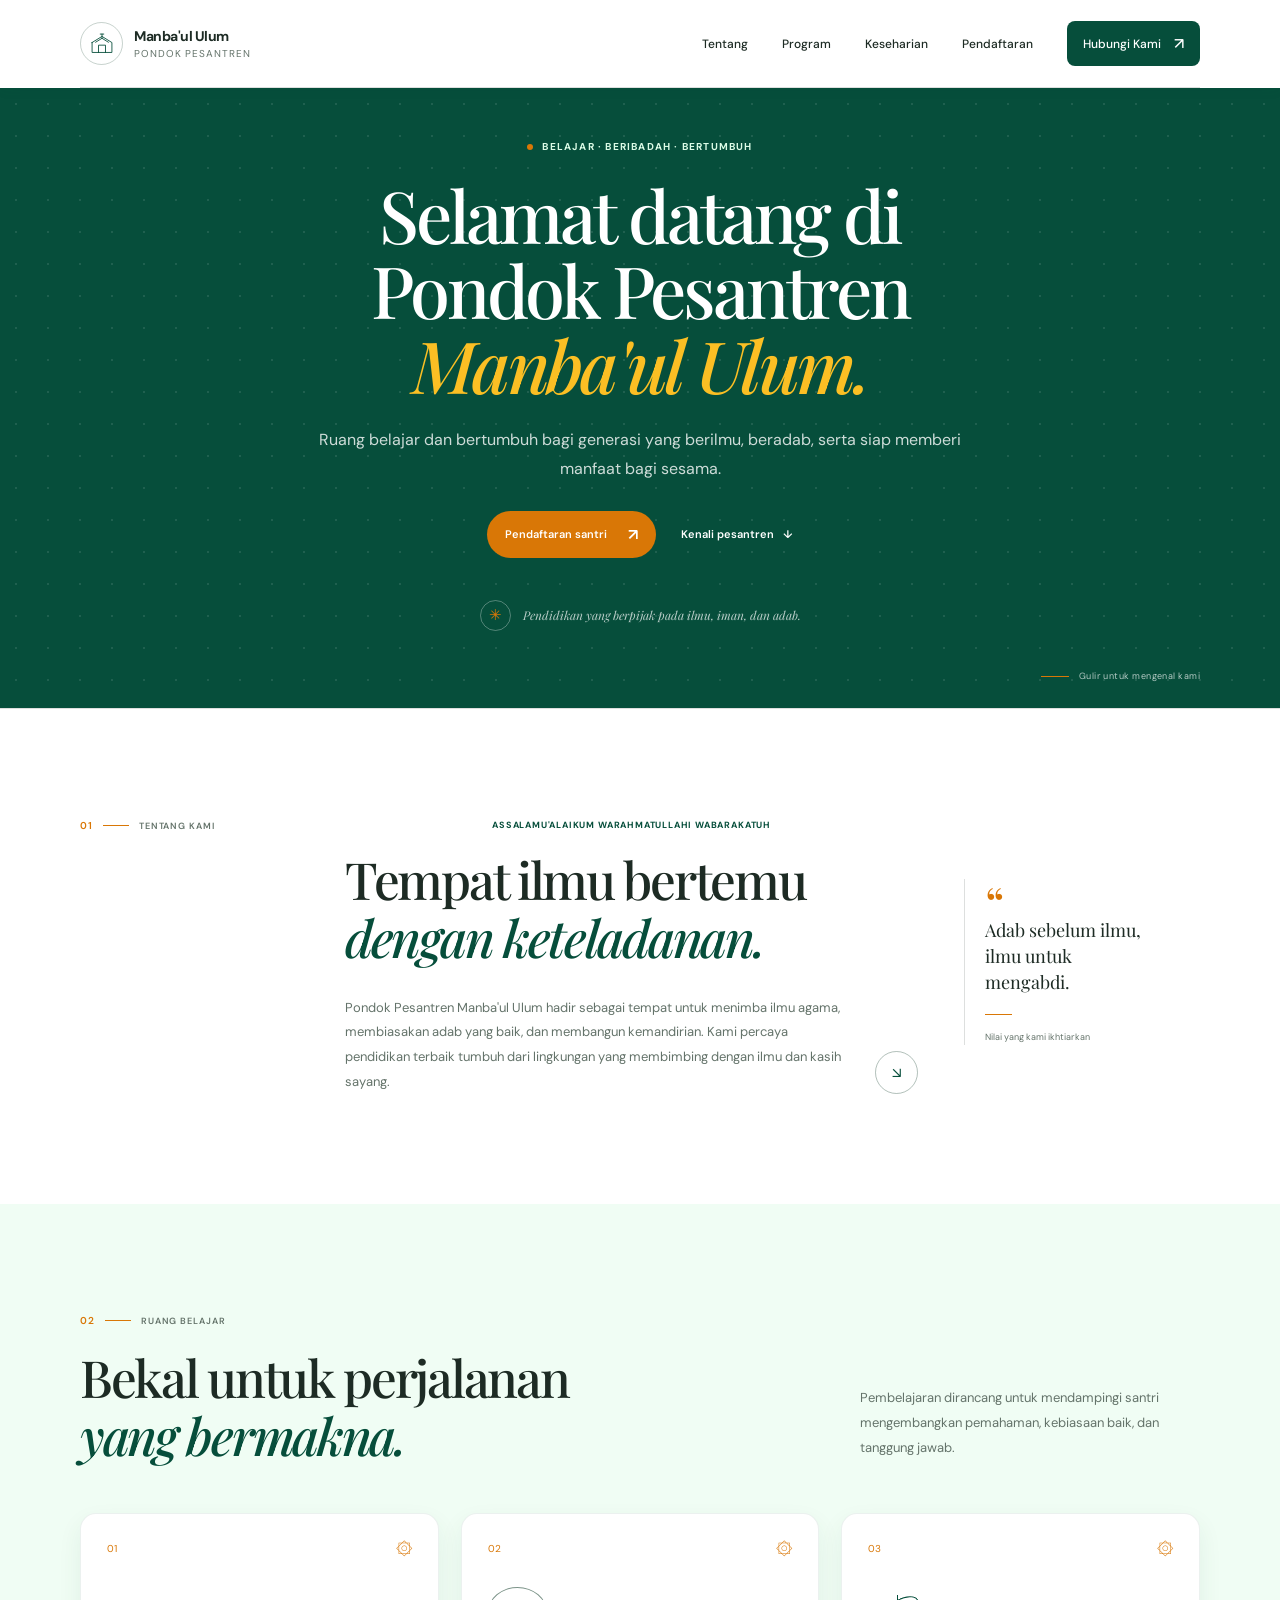
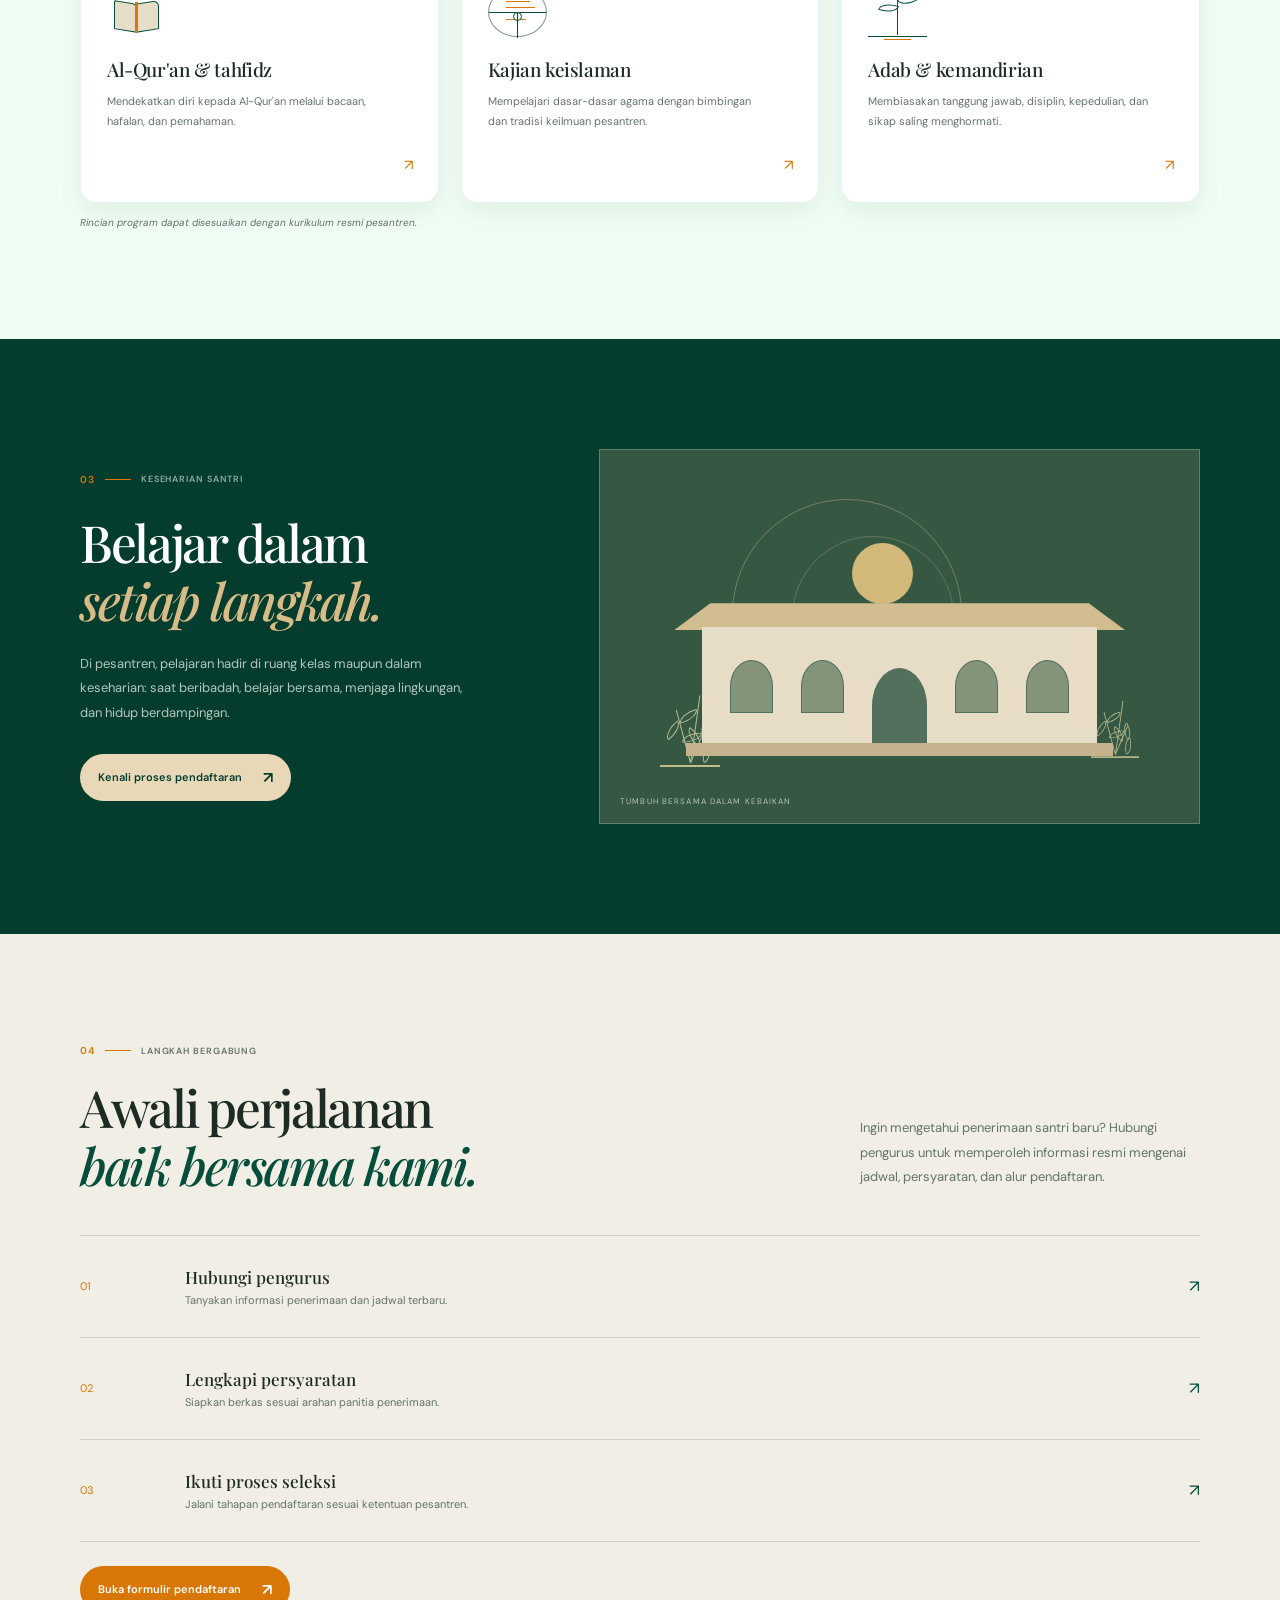
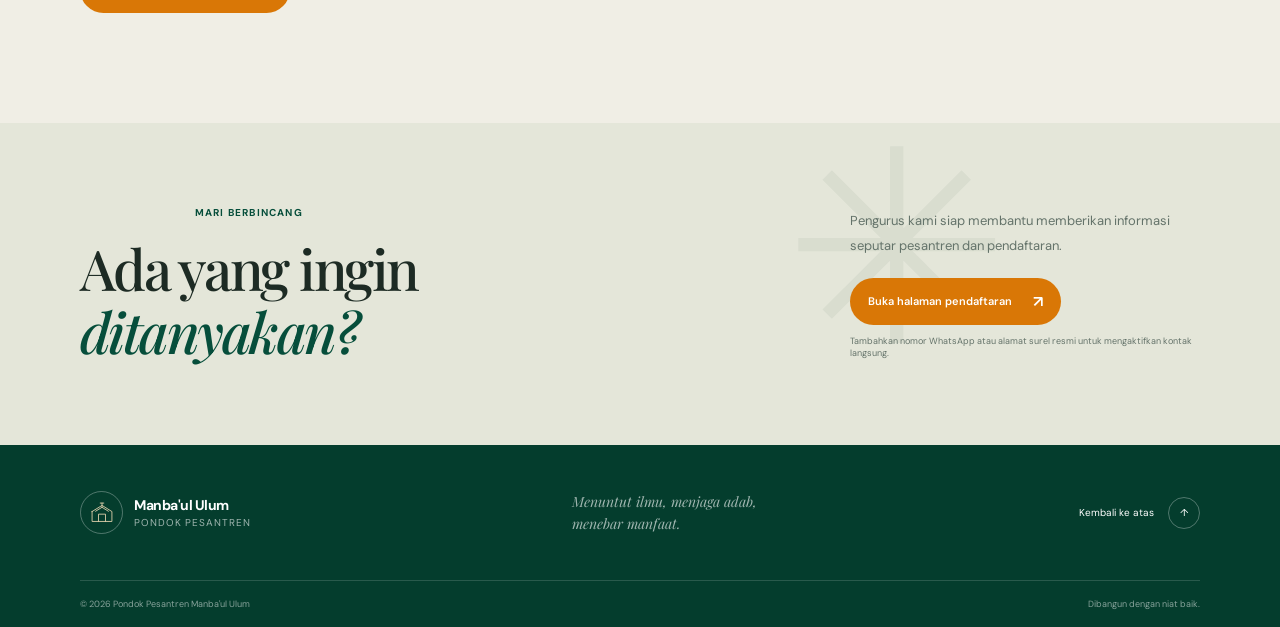
==== Pondok Pesantren Manba'ul Ulum Website/index.html @ 19395c3d "Add files via upload" ====
<!doctype html>
<html lang="id">
  <head>
    <meta charset="UTF-8" />
    <meta name="viewport" content="width=device-width, initial-scale=1.0" />
    <meta
      name="description"
      content="Pondok Pesantren Manba'ul Ulum — ruang tumbuh untuk ilmu, akhlak, dan kemandirian."
    />
    <meta name="theme-color" content="#064e3b" />
    <title>Pondok Pesantren Manba'ul Ulum</title>
    <link rel="stylesheet" href="styles.css" />
    <script src="script.js" defer></script>
  </head>
  <body>
    <a class="skip-link" href="#konten">Langsung ke konten</a>

    <header class="site-header">
      <div class="container header-inner">
        <a class="brand" href="#beranda" aria-label="Manba'ul Ulum — beranda">
          <span class="brand-mark" aria-hidden="true">
            <svg viewBox="0 0 48 48" fill="none">
              <path d="M7 21.5 24 11l17 10.5v17H7v-17Z" />
              <path d="M18 38.5V26h12v12.5M13 21l11-6.8L35 21" />
              <path d="M24 7v7M21 7h6" />
            </svg>
          </span>
          <span class="brand-copy">
            <strong>Manba'ul Ulum</strong>
            <span>Pondok Pesantren</span>
          </span>
        </a>

        <button class="menu-toggle" type="button" aria-expanded="false" aria-controls="primary-navigation">
          <span class="sr-only">Buka menu</span>
          <span></span>
          <span></span>
        </button>

        <nav class="navigation" id="primary-navigation" aria-label="Navigasi utama">
          <a href="#tentang">Tentang</a>
          <a href="#program">Program</a>
          <a href="#keseharian">Keseharian</a>
          <a href="pendaftaran.html">Pendaftaran</a>
          <a class="nav-cta" href="#kontak">Hubungi Kami <span aria-hidden="true">↗</span></a>
        </nav>
      </div>
    </header>

    <main id="konten">
      <section class="hero" id="beranda">
        <div class="hero-pattern" aria-hidden="true"></div>
        <div class="container hero-layout">
          <div class="hero-copy">
            <p class="eyebrow"><span></span> Belajar · Beribadah · Bertumbuh</p>
            <h1>Selamat datang di<br />Pondok Pesantren <em>Manba'ul Ulum.</em></h1>
            <p class="hero-description">
              Ruang belajar dan bertumbuh bagi generasi yang berilmu, beradab,
              serta siap memberi manfaat bagi sesama.
            </p>
            <div class="hero-actions">
              <a class="button button-primary" href="pendaftaran.html">Pendaftaran santri <span aria-hidden="true">↗</span></a>
              <a class="text-link" href="#tentang">Kenali pesantren <span aria-hidden="true">↓</span></a>
            </div>
            <div class="hero-note">
              <span class="note-icon" aria-hidden="true">✳</span>
              <p>Pendidikan yang berpijak pada ilmu, iman, dan adab.</p>
            </div>
          </div>

          <div class="hero-art" aria-label="Ilustrasi suasana pesantren">
            <div class="art-sun"></div>
            <div class="art-arch">
              <div class="arch-inner">
                <div class="arch-sky">
                  <span class="sky-star star-one">✦</span>
                  <span class="sky-star star-two">✦</span>
                  <div class="mosque">
                    <div class="minaret minaret-left"></div>
                    <div class="minaret minaret-right"></div>
                    <div class="dome"></div>
                    <div class="mosque-body">
                      <div class="mosque-door"></div>
                      <div class="mosque-window"></div>
                      <div class="mosque-window second"></div>
                    </div>
                  </div>
                  <div class="horizon"></div>
                  <div class="hill hill-back"></div>
                  <div class="hill hill-front"></div>
                  <div class="art-book">
                    <span></span>
                    <span></span>
                    <span></span>
                  </div>
                </div>
              </div>
            </div>
            <div class="art-caption">
              <span class="caption-star" aria-hidden="true">✳</span>
              <span>Ilmu yang menerangi langkah</span>
            </div>
            <div class="art-side-note" aria-hidden="true">SEJAK HARI INI, UNTUK MASA DEPAN</div>
          </div>
        </div>
        <a class="scroll-cue" href="#tentang"><span></span> Gulir untuk mengenal kami</a>
      </section>

      <section class="intro section-pad" id="tentang">
        <div class="container intro-layout">
          <div class="section-label">
            <span>01</span>
            <span class="label-line"></span>
            <span>Tentang kami</span>
          </div>
          <div class="intro-content">
            <p class="eyebrow">Assalamu'alaikum warahmatullahi wabarakatuh</p>
            <h2>Tempat ilmu bertemu<br /><em>dengan keteladanan.</em></h2>
            <div class="intro-bottom">
              <p>
                Pondok Pesantren Manba'ul Ulum hadir sebagai tempat untuk
                menimba ilmu agama, membiasakan adab yang baik, dan membangun
                kemandirian. Kami percaya pendidikan terbaik tumbuh dari
                lingkungan yang membimbing dengan ilmu dan kasih sayang.
              </p>
              <a class="round-link" href="#program" aria-label="Lihat program pendidikan">
                <span aria-hidden="true">↘</span>
              </a>
            </div>
          </div>
          <div class="intro-aside">
            <span class="quote-mark" aria-hidden="true">“</span>
            <p>Adab sebelum ilmu, ilmu untuk mengabdi.</p>
            <span class="aside-rule"></span>
            <span class="aside-caption">Nilai yang kami ikhtiarkan</span>
          </div>
        </div>
      </section>

      <section class="programs section-pad" id="program">
        <div class="container">
          <div class="section-heading">
            <div>
              <div class="section-label">
                <span>02</span>
                <span class="label-line"></span>
                <span>Ruang belajar</span>
              </div>
              <h2>Bekal untuk perjalanan<br /><em>yang bermakna.</em></h2>
            </div>
            <p>
              Pembelajaran dirancang untuk mendampingi santri mengembangkan
              pemahaman, kebiasaan baik, dan tanggung jawab.
            </p>
          </div>

          <div class="program-grid">
            <article class="program-card">
              <div class="card-topline"><span>01</span><span class="card-icon" aria-hidden="true">۞</span></div>
              <div class="program-symbol symbol-quran" aria-hidden="true">
                <span class="book-page"></span><span class="book-page"></span>
                <span class="book-spine"></span>
              </div>
              <h3>Al-Qur'an &amp; tahfidz</h3>
              <p>Mendekatkan diri kepada Al-Qur'an melalui bacaan, hafalan, dan pemahaman.</p>
              <span class="card-arrow" aria-hidden="true">↗</span>
            </article>
            <article class="program-card">
              <div class="card-topline"><span>02</span><span class="card-icon" aria-hidden="true">۞</span></div>
              <div class="program-symbol symbol-study" aria-hidden="true">
                <span class="study-line"></span><span class="study-line"></span>
                <span class="study-line"></span><span class="study-dot"></span>
              </div>
              <h3>Kajian keislaman</h3>
              <p>Mempelajari dasar-dasar agama dengan bimbingan dan tradisi keilmuan pesantren.</p>
              <span class="card-arrow" aria-hidden="true">↗</span>
            </article>
            <article class="program-card">
              <div class="card-topline"><span>03</span><span class="card-icon" aria-hidden="true">۞</span></div>
              <div class="program-symbol symbol-growth" aria-hidden="true">
                <span class="growth-stem"></span><span class="growth-leaf leaf-left"></span>
                <span class="growth-leaf leaf-right"></span><span class="growth-ground"></span>
              </div>
              <h3>Adab &amp; kemandirian</h3>
              <p>Membiasakan tanggung jawab, disiplin, kepedulian, dan sikap saling menghormati.</p>
              <span class="card-arrow" aria-hidden="true">↗</span>
            </article>
          </div>
          <p class="content-note">Rincian program dapat disesuaikan dengan kurikulum resmi pesantren.</p>
        </div>
      </section>

      <section class="daily section-pad" id="keseharian">
        <div class="container daily-layout">
          <div class="daily-copy">
            <div class="section-label section-label-light">
              <span>03</span>
              <span class="label-line"></span>
              <span>Keseharian santri</span>
            </div>
            <h2>Belajar dalam<br /><em>setiap langkah.</em></h2>
            <p>
              Di pesantren, pelajaran hadir di ruang kelas maupun dalam
              keseharian: saat beribadah, belajar bersama, menjaga lingkungan,
              dan hidup berdampingan.
            </p>
            <a class="button button-light" href="#pendaftaran">Kenali proses pendaftaran <span aria-hidden="true">↗</span></a>
          </div>
          <div class="daily-visual" aria-hidden="true">
            <div class="daily-circle circle-one"></div>
            <div class="daily-circle circle-two"></div>
            <div class="daily-sun"></div>
            <div class="daily-plant plant-left"><i></i><i></i><i></i></div>
            <div class="daily-plant plant-right"><i></i><i></i><i></i></div>
            <div class="daily-building">
              <div class="building-roof"></div>
              <div class="building-body">
                <span class="building-window"></span><span class="building-window"></span>
                <span class="building-door"></span><span class="building-window"></span>
                <span class="building-window"></span>
              </div>
              <div class="building-base"></div>
            </div>
            <span class="visual-caption">TUMBUH BERSAMA DALAM KEBAIKAN</span>
          </div>
        </div>
      </section>

      <section class="admissions section-pad" id="pendaftaran">
        <div class="container">
          <div class="section-heading admissions-heading">
            <div>
              <div class="section-label">
                <span>04</span>
                <span class="label-line"></span>
                <span>Langkah bergabung</span>
              </div>
              <h2>Awali perjalanan<br /><em>baik bersama kami.</em></h2>
            </div>
            <p>
              Ingin mengetahui penerimaan santri baru? Hubungi pengurus untuk
              memperoleh informasi resmi mengenai jadwal, persyaratan, dan alur pendaftaran.
            </p>
          </div>
          <div class="admission-steps">
            <article class="step">
              <span class="step-number">01</span>
              <div><h3>Hubungi pengurus</h3><p>Tanyakan informasi penerimaan dan jadwal terbaru.</p></div>
              <span class="step-arrow" aria-hidden="true">↗</span>
            </article>
            <article class="step">
              <span class="step-number">02</span>
              <div><h3>Lengkapi persyaratan</h3><p>Siapkan berkas sesuai arahan panitia penerimaan.</p></div>
              <span class="step-arrow" aria-hidden="true">↗</span>
            </article>
            <article class="step">
              <span class="step-number">03</span>
              <div><h3>Ikuti proses seleksi</h3><p>Jalani tahapan pendaftaran sesuai ketentuan pesantren.</p></div>
              <span class="step-arrow" aria-hidden="true">↗</span>
            </article>
          </div>
          <a class="button button-primary admissions-cta" href="pendaftaran.html">Buka formulir pendaftaran <span aria-hidden="true">↗</span></a>
        </div>
      </section>

      <section class="contact" id="kontak">
        <div class="container contact-inner">
          <div>
            <p class="eyebrow">Mari berbincang</p>
            <h2>Ada yang ingin<br /><em>ditanyakan?</em></h2>
          </div>
          <div class="contact-action">
            <p>Pengurus kami siap membantu memberikan informasi seputar pesantren dan pendaftaran.</p>
            <a class="button button-primary" href="pendaftaran.html">Buka halaman pendaftaran <span aria-hidden="true">↗</span></a>
            <span class="contact-note">Tambahkan nomor WhatsApp atau alamat surel resmi untuk mengaktifkan kontak langsung.</span>
          </div>
          <div class="contact-decoration" aria-hidden="true">✳</div>
        </div>
      </section>
    </main>

    <footer class="site-footer">
      <div class="container footer-main">
        <a class="brand footer-brand" href="#beranda">
          <span class="brand-mark" aria-hidden="true">
            <svg viewBox="0 0 48 48" fill="none">
              <path d="M7 21.5 24 11l17 10.5v17H7v-17Z" />
              <path d="M18 38.5V26h12v12.5M13 21l11-6.8L35 21" />
              <path d="M24 7v7M21 7h6" />
            </svg>
          </span>
          <span class="brand-copy">
            <strong>Manba'ul Ulum</strong>
            <span>Pondok Pesantren</span>
          </span>
        </a>
        <p class="footer-motto">Menuntut ilmu, menjaga adab,<br />menebar manfaat.</p>
        <a class="back-top" href="#beranda">Kembali ke atas <span aria-hidden="true">↑</span></a>
      </div>
      <div class="container footer-bottom">
        <span>© <span id="current-year"></span> Pondok Pesantren Manba'ul Ulum</span>
        <span>Dibangun dengan niat baik.</span>
      </div>
    </footer>
  </body>
</html>
---- Pondok Pesantren Manba'ul Ulum Website/styles.css ----
@import url("https://fonts.googleapis.com/css2?family=DM+Sans:wght@400;500;600;700&family=Playfair+Display:ital,wght@0,500;0,600;0,700;1,500;1,600&display=swap");

:root {
  color-scheme: light;
  --paper: #f0fdf4;
  --paper-deep: #e7f5eb;
  --ink: #1d2b24;
  --muted: #64736a;
  --green: #064e3b;
  --green-dark: #043d2d;
  --green-soft: #dcfce7;
  --gold: #d97706;
  --line: rgba(29, 43, 36, 0.15);
  --sans: "DM Sans", "Segoe UI", sans-serif;
  --serif: "Playfair Display", Georgia, serif;
  font-family: var(--sans);
  font-synthesis: none;
  text-rendering: optimizeLegibility;
}

* {
  box-sizing: border-box;
}

html {
  scroll-behavior: smooth;
  scroll-padding-top: 90px;
}

body {
  margin: 0;
  background: var(--paper);
  color: var(--ink);
  font-size: 15px;
  -webkit-font-smoothing: antialiased;
}

body,
button,
a {
  font-family: var(--sans);
}

a {
  color: inherit;
  text-decoration: none;
}

button {
  color: inherit;
}

.container {
  width: min(1120px, calc(100% - 64px));
  margin-inline: auto;
}

.skip-link,
.sr-only {
  position: absolute;
  width: 1px;
  height: 1px;
  padding: 0;
  margin: -1px;
  overflow: hidden;
  clip: rect(0, 0, 0, 0);
  white-space: nowrap;
  border: 0;
}

.skip-link:focus {
  z-index: 20;
  top: 12px;
  left: 12px;
  width: auto;
  height: auto;
  padding: 12px 16px;
  margin: 0;
  clip: auto;
  background: white;
}

.site-header {
  position: sticky;
  top: 0;
  z-index: 10;
  background: #fff;
  box-shadow: 0 2px 12px rgba(6, 78, 59, 0.06);
}

.header-inner {
  min-height: 88px;
  display: flex;
  align-items: center;
  justify-content: space-between;
  border-bottom: 1px solid var(--line);
}

.brand {
  display: inline-flex;
  align-items: center;
  gap: 11px;
}

.brand-mark {
  display: grid;
  width: 43px;
  height: 43px;
  place-items: center;
  border: 1px solid rgba(35, 75, 57, 0.25);
  border-radius: 50%;
  color: var(--green);
}

.brand-mark svg {
  width: 28px;
  stroke: currentColor;
  stroke-width: 1.5;
  stroke-linecap: round;
  stroke-linejoin: round;
}

.brand-copy {
  display: grid;
  gap: 2px;
}

.brand-copy strong {
  font-size: 14px;
  letter-spacing: -0.035em;
}

.brand-copy > span {
  color: var(--muted);
  font-size: 10px;
  letter-spacing: 0.09em;
  text-transform: uppercase;
}

.navigation {
  display: flex;
  align-items: center;
  gap: 34px;
  font-size: 12px;
  font-weight: 500;
}

.navigation > a:not(.nav-cta) {
  transition: color 180ms ease;
}

.navigation > a:not(.nav-cta):hover,
.text-link:hover {
  color: var(--gold);
}

.nav-cta {
  display: inline-flex;
  align-items: center;
  gap: 13px;
  padding: 12px 16px;
  border-radius: 8px;
  background: var(--green);
  color: white;
  transition: background 180ms ease;
}

.nav-cta:hover {
  background: var(--green-dark);
}

.button-primary:hover {
  background: #b45309;
}

.nav-cta span,
.button span {
  font-size: 16px;
}

.menu-toggle {
  display: none;
}

.hero {
  position: relative;
  min-height: 620px;
  overflow: hidden;
  background: var(--green);
  color: #fff;
}

.hero-pattern {
  position: absolute;
  inset: 0;
  opacity: 0.1;
  background-image: radial-gradient(#fff 1px, transparent 1px);
  background-size: 32px 32px;
  pointer-events: none;
}

.hero-layout {
  position: relative;
  display: grid;
  grid-template-columns: 1fr;
  align-items: center;
  min-height: 620px;
  padding-top: 30px;
  padding-bottom: 55px;
}

.hero-copy {
  position: relative;
  z-index: 1;
  max-width: 860px;
  margin-inline: auto;
  padding: 20px;
  text-align: center;
}

.eyebrow {
  display: flex;
  align-items: center;
  justify-content: center;
  gap: 9px;
  margin: 0 0 24px;
  color: var(--green);
  font-size: 10px;
  font-weight: 700;
  letter-spacing: 0.12em;
  text-transform: uppercase;
}

.eyebrow > span {
  width: 6px;
  height: 6px;
  border-radius: 50%;
  background: var(--gold);
}

h1,
h2,
h3,
p {
  margin-top: 0;
}

h1,
h2 {
  font-family: var(--serif);
  font-weight: 500;
  letter-spacing: -0.045em;
}

.hero h1 {
  margin-bottom: 23px;
  font-size: clamp(42px, 6vw, 72px);
  line-height: 1.04;
}

h1 em,
h2 em {
  color: var(--green);
  font-weight: 500;
}

.hero h1 em {
  color: #fbbf24;
}

.hero .eyebrow {
  color: #dcfce7;
}

.hero-description {
  max-width: 650px;
  margin-inline: auto;
  margin-bottom: 27px;
  color: rgba(255, 255, 255, 0.8);
  font-size: 16px;
  line-height: 1.85;
}

.hero-actions {
  display: flex;
  align-items: center;
  justify-content: center;
  gap: 25px;
}

.button {
  display: inline-flex;
  min-height: 47px;
  align-items: center;
  justify-content: center;
  gap: 21px;
  padding: 0 18px;
  border-radius: 999px;
  font-size: 11px;
  font-weight: 600;
  transition: background 180ms ease, color 180ms ease;
}

.button-primary {
  background: var(--gold);
  color: white;
}

.text-link {
  display: inline-flex;
  align-items: center;
  gap: 9px;
  font-size: 11px;
  font-weight: 600;
  color: #fff;
  transition: color 180ms ease;
}

.hero-note {
  display: flex;
  align-items: center;
  justify-content: center;
  gap: 12px;
  margin-top: 42px;
}

.note-icon {
  display: grid;
  width: 31px;
  height: 31px;
  place-items: center;
  border: 1px solid rgba(255, 255, 255, 0.3);
  border-radius: 50%;
  color: var(--gold);
  font-size: 15px;
}

.hero-note p {
  margin: 0;
  color: rgba(255, 255, 255, 0.72);
  font-family: var(--serif);
  font-size: 12px;
  font-style: italic;
}

.hero-art {
  display: none;
}

.art-sun {
  position: absolute;
  top: 21px;
  right: 68px;
  width: 112px;
  height: 112px;
  border: 1px solid rgba(200, 152, 78, 0.45);
  border-radius: 50%;
}

.art-sun::after {
  position: absolute;
  inset: 15px;
  border-radius: 50%;
  background: #e8ca91;
  content: "";
}

.art-arch {
  position: absolute;
  top: 32px;
  right: 48px;
  bottom: 40px;
  left: 25px;
  padding: 12px;
  border: 1px solid rgba(35, 75, 57, 0.4);
  border-bottom: 0;
  border-radius: 220px 220px 0 0;
}

.art-arch::before,
.art-arch::after {
  position: absolute;
  bottom: -1px;
  height: 1px;
  background: rgba(35, 75, 57, 0.4);
  content: "";
}

.art-arch::before {
  left: -26px;
  width: 67px;
}

.art-arch::after {
  right: -49px;
  width: 120px;
}

.arch-inner {
  position: relative;
  height: 100%;
  overflow: hidden;
  border-radius: 210px 210px 0 0;
  background: #e8e8d9;
}

.arch-sky {
  position: absolute;
  inset: 0;
  overflow: hidden;
  background: linear-gradient(180deg, #dfe7d7 0%, #efe8d4 70%, #e8d6ad 100%);
}

.sky-star {
  position: absolute;
  z-index: 1;
  color: #b98943;
}

.star-one {
  top: 19%;
  left: 23%;
  font-size: 12px;
}

.star-two {
  top: 29%;
  right: 23%;
  font-size: 8px;
}

.mosque {
  position: absolute;
  z-index: 2;
  right: 18%;
  bottom: 24%;
  left: 18%;
  height: 44%;
}

.dome {
  position: absolute;
  top: 5%;
  left: 32%;
  width: 36%;
  height: 43%;
  border-radius: 60% 60% 0 0;
  background: #52705b;
}

.dome::before {
  position: absolute;
  top: -13%;
  left: 48%;
  width: 2px;
  height: 14%;
  background: #52705b;
  content: "";
}

.dome::after {
  position: absolute;
  top: -20%;
  left: 39%;
  width: 20%;
  aspect-ratio: 1;
  border: 1.5px solid #52705b;
  border-radius: 50%;
  content: "";
}

.mosque-body {
  position: absolute;
  right: 6%;
  bottom: 0;
  left: 6%;
  height: 57%;
  background: #52705b;
}

.mosque-door {
  position: absolute;
  bottom: 0;
  left: 42%;
  width: 17%;
  height: 62%;
  border: 1px solid #d6d9bb;
  border-bottom: 0;
  border-radius: 50% 50% 0 0;
}

.mosque-window {
  position: absolute;
  top: 27%;
  left: 17%;
  width: 10%;
  height: 25%;
  border: 1px solid #d6d9bb;
  border-radius: 50% 50% 0 0;
}

.mosque-window.second {
  right: 17%;
  left: auto;
}

.minaret {
  position: absolute;
  z-index: 1;
  bottom: 0;
  width: 9%;
  height: 91%;
  background: #46634f;
}

.minaret::before {
  position: absolute;
  top: -14%;
  left: -25%;
  width: 150%;
  height: 16%;
  border-radius: 50% 50% 0 0;
  background: #46634f;
  content: "";
}

.minaret::after {
  position: absolute;
  top: -22%;
  left: 44%;
  width: 1px;
  height: 11%;
  background: #46634f;
  content: "";
}

.minaret-left {
  left: 2%;
}

.minaret-right {
  right: 2%;
  height: 76%;
}

.horizon {
  position: absolute;
  right: 0;
  bottom: 21%;
  left: 0;
  height: 1px;
  background: rgba(35, 75, 57, 0.24);
}

.hill {
  position: absolute;
  bottom: 0;
  width: 82%;
  height: 23%;
  border-radius: 55% 60% 0 0;
}

.hill-back {
  left: -20%;
  background: #b5c3a9;
  transform: rotate(-7deg);
}

.hill-front {
  right: -31%;
  bottom: -7%;
  width: 97%;
  height: 28%;
  background: #899d83;
  transform: rotate(7deg);
}

.art-book {
  position: absolute;
  z-index: 3;
  right: 11%;
  bottom: 6%;
  display: flex;
  width: 82px;
  height: 37px;
  justify-content: center;
  gap: 5px;
  padding: 8px 6px;
  border: 1px solid #9a7441;
  border-radius: 3px 3px 1px 1px;
  background: #d6b77c;
  transform: rotate(-9deg);
}

.art-book span {
  width: 1px;
  height: 100%;
  background: rgba(86, 65, 38, 0.5);
}

.art-caption {
  position: absolute;
  right: 0;
  bottom: 46px;
  display: flex;
  align-items: center;
  gap: 10px;
  padding: 12px 15px;
  border: 1px solid var(--line);
  background: var(--paper);
  font-family: var(--serif);
  font-size: 12px;
  font-style: italic;
}

.caption-star {
  color: var(--gold);
  font-size: 16px;
  font-style: normal;
}

.art-side-note {
  position: absolute;
  top: 148px;
  right: 4px;
  color: var(--muted);
  font-size: 8px;
  letter-spacing: 0.17em;
  writing-mode: vertical-rl;
}

.scroll-cue {
  position: absolute;
  right: max(32px, calc((100% - 1120px) / 2));
  bottom: 26px;
  display: flex;
  align-items: center;
  gap: 10px;
  color: rgba(255, 255, 255, 0.7);
  font-size: 9px;
  letter-spacing: 0.05em;
}

.scroll-cue span {
  width: 28px;
  height: 1px;
  background: var(--gold);
}

.section-pad {
  padding-block: 110px;
}

.intro {
  border-top: 1px solid var(--line);
  background: #fff;
}

.intro-layout {
  display: grid;
  grid-template-columns: 0.65fr 1.7fr 0.7fr;
  gap: 46px;
  align-items: start;
}

.section-label {
  display: flex;
  align-items: center;
  gap: 10px;
  color: var(--muted);
  font-size: 9px;
  font-weight: 600;
  letter-spacing: 0.1em;
  text-transform: uppercase;
}

.section-label > span:first-child {
  color: var(--gold);
  font-size: 10px;
}

.label-line {
  width: 26px;
  height: 1px;
  background: var(--gold);
}

.intro-content .eyebrow {
  margin-bottom: 20px;
  font-size: 9px;
  letter-spacing: 0.09em;
}

.intro-content h2,
.section-heading h2,
.daily h2,
.contact h2 {
  margin: 0;
  font-size: clamp(37px, 4vw, 52px);
  line-height: 1.13;
}

.intro-bottom {
  display: flex;
  align-items: end;
  justify-content: space-between;
  gap: 28px;
  margin-top: 29px;
}

.intro-bottom p,
.section-heading > p,
.daily-copy > p,
.contact-action > p {
  max-width: 500px;
  margin-bottom: 0;
  color: var(--muted);
  font-size: 13px;
  line-height: 1.9;
}

.round-link {
  flex: 0 0 43px;
  display: grid;
  width: 43px;
  height: 43px;
  place-items: center;
  border: 1px solid rgba(35, 75, 57, 0.35);
  border-radius: 50%;
  color: var(--green);
  transition: color 180ms ease, background 180ms ease;
}

.round-link:hover {
  background: var(--green);
  color: white;
}

.intro-aside {
  margin-top: 60px;
  padding-left: 20px;
  border-left: 1px solid var(--line);
}

.quote-mark {
  display: block;
  height: 30px;
  color: var(--gold);
  font-family: var(--serif);
  font-size: 47px;
  line-height: 1;
}

.intro-aside p {
  max-width: 160px;
  margin: 8px 0 19px;
  font-family: var(--serif);
  font-size: 18px;
  line-height: 1.45;
}

.aside-rule {
  display: block;
  width: 27px;
  height: 1px;
  margin-bottom: 10px;
  background: var(--gold);
}

.aside-caption {
  color: var(--muted);
  font-size: 9px;
}

.programs {
  background: var(--paper);
}

.section-heading {
  display: flex;
  align-items: end;
  justify-content: space-between;
  gap: 40px;
  margin-bottom: 48px;
}

.section-heading .section-label {
  margin-bottom: 22px;
}

.section-heading > p {
  max-width: 340px;
  padding-bottom: 5px;
}

.program-grid {
  display: grid;
  grid-template-columns: repeat(3, 1fr);
  gap: 22px;
}

.program-card {
  position: relative;
  min-height: 290px;
  padding: 23px 26px 28px;
  border: 1px solid rgba(6, 78, 59, 0.08);
  border-radius: 16px;
  background: #fff;
  box-shadow: 0 10px 25px rgba(6, 78, 59, 0.07);
  transition: transform 200ms ease, box-shadow 200ms ease;
}

.program-card:hover {
  transform: translateY(-4px);
  box-shadow: 0 16px 30px rgba(6, 78, 59, 0.12);
}

.card-topline {
  display: flex;
  align-items: center;
  justify-content: space-between;
  color: var(--gold);
  font-size: 10px;
}

.card-icon {
  font-size: 17px;
}

.program-symbol {
  position: relative;
  width: 59px;
  height: 50px;
  margin: 28px 0 19px;
}

.symbol-quran .book-page {
  position: absolute;
  bottom: 6px;
  width: 24px;
  height: 29px;
  border: 1px solid var(--green);
  border-radius: 2px 6px 0 0;
  background: #e6ddc9;
  transform: skewY(-9deg);
}

.symbol-quran .book-page:first-child {
  left: 7px;
  transform: skewY(9deg);
}

.symbol-quran .book-page:nth-child(2) {
  right: 7px;
}

.book-spine {
  position: absolute;
  bottom: 4px;
  left: 28px;
  width: 3px;
  height: 31px;
  background: var(--gold);
}

.symbol-study {
  border: 1px solid rgba(35, 75, 57, 0.6);
  border-radius: 50%;
}

.symbol-study::before,
.symbol-study::after {
  position: absolute;
  top: 24px;
  left: 0;
  width: 57px;
  height: 1px;
  background: var(--green);
  content: "";
}

.symbol-study::after {
  top: 24px;
  left: 28px;
  width: 1px;
  height: 26px;
}

.study-line {
  position: absolute;
  top: 13px;
  left: 17px;
  width: 24px;
  height: 1px;
  background: var(--gold);
}

.study-line:nth-child(2) {
  top: 19px;
  width: 29px;
}

.study-line:nth-child(3) {
  top: 31px;
  width: 20px;
}

.study-dot {
  position: absolute;
  top: 24px;
  left: 24px;
  width: 9px;
  height: 9px;
  border: 1px solid var(--green);
  border-radius: 50%;
  background: var(--paper);
}

.symbol-growth {
  border-bottom: 1px solid var(--green);
}

.growth-stem {
  position: absolute;
  bottom: 1px;
  left: 29px;
  width: 1px;
  height: 40px;
  background: var(--green);
}

.growth-leaf {
  position: absolute;
  width: 19px;
  height: 10px;
  border: 1px solid var(--green);
  border-radius: 100% 0 100% 0;
}

.leaf-left {
  top: 16px;
  left: 11px;
  transform: rotate(18deg);
}

.leaf-right {
  top: 8px;
  right: 10px;
  transform: rotate(-28deg) scaleX(-1);
}

.growth-ground {
  position: absolute;
  bottom: -4px;
  left: 16px;
  width: 27px;
  height: 1px;
  background: var(--gold);
}

.program-card h3 {
  margin-bottom: 10px;
  font-family: var(--serif);
  font-size: 19px;
  font-weight: 500;
  letter-spacing: -0.02em;
}

.program-card p {
  max-width: 280px;
  margin-bottom: 0;
  color: var(--muted);
  font-size: 11px;
  line-height: 1.8;
}

.card-arrow {
  position: absolute;
  right: 25px;
  bottom: 27px;
  color: var(--gold);
  font-size: 15px;
}

.content-note {
  margin: 13px 0 0;
  color: var(--muted);
  font-size: 10px;
  font-style: italic;
}

.daily {
  overflow: hidden;
  background: var(--green-dark);
  color: white;
}

.daily-layout {
  display: grid;
  grid-template-columns: 0.85fr 1.15fr;
  align-items: center;
  gap: 75px;
}

.section-label-light {
  color: rgba(255, 255, 255, 0.56);
}

.daily h2 {
  margin-top: 28px;
  color: white;
}

.daily h2 em {
  color: #d7bc87;
}

.daily-copy > p {
  max-width: 390px;
  margin: 22px 0 28px;
  color: rgba(255, 255, 255, 0.7);
}

.button-light {
  background: #e8d8b8;
  color: var(--green-dark);
}

.button-light:hover {
  background: white;
}

.daily-visual {
  position: relative;
  min-height: 375px;
  overflow: hidden;
  border: 1px solid rgba(255, 255, 255, 0.23);
  background: #365843;
}

.daily-circle {
  position: absolute;
  top: 13%;
  left: 22%;
  width: 230px;
  aspect-ratio: 1;
  border: 1px solid rgba(218, 203, 163, 0.35);
  border-radius: 50%;
}

.circle-two {
  top: 23%;
  left: 32%;
  width: 162px;
  border-color: rgba(218, 203, 163, 0.25);
}

.daily-sun {
  position: absolute;
  top: 25%;
  left: 42%;
  width: 61px;
  height: 61px;
  border-radius: 50%;
  background: #d2b879;
}

.daily-building {
  position: absolute;
  right: 17%;
  bottom: 21%;
  left: 17%;
  height: 38%;
}

.building-roof {
  position: absolute;
  top: 0;
  right: -7%;
  left: -7%;
  height: 19%;
  background: #d1bd90;
  clip-path: polygon(8% 0, 92% 0, 100% 100%, 0 100%);
}

.building-body {
  position: absolute;
  top: 17%;
  right: 0;
  bottom: 0;
  left: 0;
  display: flex;
  align-items: center;
  justify-content: space-evenly;
  background: #e7ddc6;
}

.building-window,
.building-door {
  display: block;
  width: 11%;
  height: 45%;
  border: 1px solid #52705b;
  border-radius: 50% 50% 0 0;
  background: #83947b;
}

.building-door {
  align-self: end;
  width: 14%;
  height: 65%;
  border-color: #52705b;
  background: #52705b;
}

.building-base {
  position: absolute;
  right: -4%;
  bottom: -8%;
  left: -4%;
  height: 9%;
  background: #c4b38d;
}

.daily-plant {
  position: absolute;
  bottom: 15%;
  width: 60px;
  height: 91px;
  border-bottom: 2px solid #c1bd8e;
}

.plant-left {
  left: 10%;
}

.plant-right {
  right: 9%;
  transform: scale(0.8);
}

.daily-plant i {
  position: absolute;
  bottom: 2px;
  left: 30px;
  width: 1px;
  height: 68px;
  background: #b5bd91;
  transform: rotate(8deg);
  transform-origin: bottom;
}

.daily-plant i::before,
.daily-plant i::after {
  position: absolute;
  top: 25%;
  left: -18px;
  width: 18px;
  height: 8px;
  border: 1px solid #b5bd91;
  border-radius: 100% 0 100% 0;
  content: "";
  transform: rotate(-24deg);
}

.daily-plant i::after {
  top: 47%;
  left: 1px;
  transform: rotate(55deg) scaleX(-1);
}

.daily-plant i:nth-child(2) {
  height: 55px;
  transform: rotate(-15deg);
}

.daily-plant i:nth-child(3) {
  height: 39px;
  transform: rotate(23deg);
}

.visual-caption {
  position: absolute;
  bottom: 17px;
  left: 20px;
  color: rgba(255, 255, 255, 0.64);
  font-size: 8px;
  letter-spacing: 0.14em;
}

.admissions {
  background: #f0eee5;
}

.admissions-heading {
  margin-bottom: 40px;
}

.admissions-cta {
  margin-top: 24px;
}

.admission-steps {
  border-top: 1px solid var(--line);
}

.step {
  display: grid;
  grid-template-columns: 85px 1fr 30px;
  align-items: center;
  gap: 20px;
  min-height: 102px;
  border-bottom: 1px solid var(--line);
  transition: padding 180ms ease;
}

.step:hover {
  padding-inline: 8px;
}

.step-number {
  color: var(--gold);
  font-size: 11px;
}

.step h3 {
  margin-bottom: 5px;
  font-family: var(--serif);
  font-size: 17px;
  font-weight: 500;
}

.step p {
  margin-bottom: 0;
  color: var(--muted);
  font-size: 11px;
}

.step-arrow {
  justify-self: end;
  color: var(--green);
  font-size: 17px;
}

.contact {
  position: relative;
  overflow: hidden;
  padding-block: 83px;
  background: #e4e6d9;
}

.contact-inner {
  position: relative;
  display: flex;
  align-items: center;
  justify-content: space-between;
  gap: 60px;
}

.contact .eyebrow {
  margin-bottom: 17px;
}

.contact h2 {
  font-size: clamp(39px, 4.4vw, 56px);
}

.contact-action {
  position: relative;
  z-index: 1;
  width: min(350px, 43%);
}

.contact-action > p {
  margin-bottom: 19px;
}

.contact-note {
  display: block;
  margin-top: 10px;
  color: var(--muted);
  font-size: 9px;
}

.contact-decoration {
  position: absolute;
  top: -90px;
  right: 17%;
  color: rgba(35, 75, 57, 0.06);
  font-size: 270px;
  line-height: 1;
}

.site-footer {
  background: var(--green-dark);
  color: white;
}

.footer-main {
  display: flex;
  align-items: center;
  justify-content: space-between;
  min-height: 135px;
}

.footer-brand .brand-mark {
  border-color: rgba(255, 255, 255, 0.3);
  color: #e2d2ad;
}

.footer-brand .brand-copy > span,
.footer-motto {
  color: rgba(255, 255, 255, 0.62);
}

.footer-motto {
  margin: 0;
  font-family: var(--serif);
  font-size: 14px;
  font-style: italic;
  line-height: 1.6;
}

.back-top {
  display: flex;
  align-items: center;
  gap: 14px;
  font-size: 10px;
}

.back-top span {
  display: grid;
  width: 32px;
  height: 32px;
  place-items: center;
  border: 1px solid rgba(255, 255, 255, 0.3);
  border-radius: 50%;
}

.footer-bottom {
  display: flex;
  justify-content: space-between;
  padding-block: 17px;
  border-top: 1px solid rgba(255, 255, 255, 0.15);
  color: rgba(255, 255, 255, 0.52);
  font-size: 9px;
}

@media (max-width: 900px) {
  .container {
    width: min(100% - 48px, 720px);
  }

  .navigation {
    gap: 20px;
  }

  .hero {
    min-height: 600px;
  }

  .hero-layout {
    min-height: 560px;
    grid-template-columns: 1fr;
  }

  .hero h1 {
    font-size: clamp(48px, 7vw, 67px);
  }

  .hero-art {
    height: 410px;
  }

  .art-arch {
    right: 20px;
    left: 10px;
  }

  .art-side-note {
    right: -14px;
  }

  .intro-layout {
    grid-template-columns: 1fr 2fr;
    gap: 35px;
  }

  .intro-aside {
    display: none;
  }

  .daily-layout {
    gap: 35px;
  }

  .daily-visual {
    min-height: 325px;
  }
}

@media (max-width: 680px) {
  html {
    scroll-padding-top: 72px;
  }

  .container {
    width: calc(100% - 40px);
  }

  .header-inner {
    min-height: 72px;
  }

  .brand-mark {
    width: 39px;
    height: 39px;
  }

  .brand-copy strong {
    font-size: 13px;
  }

  .menu-toggle {
    display: grid;
    width: 42px;
    height: 42px;
    align-content: center;
    justify-items: center;
    gap: 6px;
    border: 1px solid var(--line);
    background: transparent;
    cursor: pointer;
  }

  .menu-toggle > span:not(.sr-only) {
    width: 17px;
    height: 1px;
    background: var(--green);
    transition: transform 180ms ease;
  }

  .menu-toggle[aria-expanded="true"] > span:nth-last-child(2) {
    transform: translateY(3.5px) rotate(45deg);
  }

  .menu-toggle[aria-expanded="true"] > span:last-child {
    transform: translateY(-3.5px) rotate(-45deg);
  }

  .navigation {
    position: absolute;
    top: 72px;
    right: 0;
    left: 0;
    display: none;
    align-items: stretch;
    gap: 0;
    padding: 8px 20px 20px;
    border-bottom: 1px solid var(--line);
    background: #fff;
  }

  .navigation.is-open {
    display: flex;
    flex-direction: column;
  }

  .navigation > a:not(.nav-cta) {
    padding: 14px 0;
    border-bottom: 1px solid var(--line);
  }

  .nav-cta {
    justify-content: space-between;
    margin-top: 14px;
  }

  .hero {
    min-height: 0;
  }

  .hero-layout {
    display: flex;
    min-height: 0;
    flex-direction: column;
    align-items: stretch;
    padding-top: 64px;
    padding-bottom: 78px;
  }

  .hero-copy {
    padding: 0;
  }

  .eyebrow {
    margin-bottom: 19px;
    font-size: 9px;
  }

  .hero h1 {
    margin-bottom: 17px;
    font-size: clamp(36px, 10vw, 46px);
  }

  .hero-description {
    max-width: 360px;
    font-size: 13px;
  }

  .hero-actions {
    gap: 18px;
  }

  .button {
    min-height: 44px;
    gap: 12px;
    padding-inline: 14px;
    font-size: 10px;
  }

  .text-link {
    font-size: 10px;
  }

  .hero-note {
    margin-top: 29px;
  }

  .hero-art {
    width: min(100%, 400px);
    height: 375px;
    align-self: center;
    margin-top: 28px;
  }

  .art-arch {
    right: 35px;
    bottom: 22px;
    left: 10px;
  }

  .art-sun {
    right: 48px;
    width: 86px;
    height: 86px;
  }

  .art-caption {
    right: 0;
    bottom: 27px;
    padding: 9px 11px;
    font-size: 10px;
  }

  .art-side-note {
    top: 130px;
    right: 0;
    font-size: 7px;
  }

  .scroll-cue {
    right: 20px;
    bottom: 22px;
    font-size: 8px;
  }

  .section-pad {
    padding-block: 76px;
  }

  .intro-layout {
    grid-template-columns: 1fr;
    gap: 27px;
  }

  .intro-content .eyebrow {
    margin-bottom: 14px;
    font-size: 8px;
  }

  .intro-content h2,
  .section-heading h2,
  .daily h2,
  .contact h2 {
    font-size: clamp(36px, 10vw, 48px);
  }

  .intro-bottom {
    align-items: start;
    gap: 16px;
    margin-top: 20px;
  }

  .intro-bottom p,
  .section-heading > p,
  .daily-copy > p,
  .contact-action > p {
    font-size: 12px;
  }

  .round-link {
    flex-basis: 38px;
    width: 38px;
    height: 38px;
  }

  .section-heading {
    display: block;
    margin-bottom: 30px;
  }

  .section-heading .section-label {
    margin-bottom: 18px;
  }

  .section-heading > p {
    max-width: 420px;
    margin-top: 17px;
  }

  .program-grid {
    grid-template-columns: 1fr;
  }

  .program-card {
    min-height: 250px;
    padding: 19px 21px 24px;
  }

  .program-symbol {
    margin-top: 18px;
    margin-bottom: 13px;
  }

  .program-card h3 {
    font-size: 18px;
  }

  .daily-layout {
    grid-template-columns: 1fr;
    gap: 38px;
  }

  .daily h2 {
    margin-top: 22px;
  }

  .daily-visual {
    min-height: 300px;
  }

  .daily-building {
    right: 14%;
    left: 14%;
  }

  .step {
    grid-template-columns: 38px 1fr 20px;
    gap: 12px;
    min-height: 100px;
  }

  .step h3 {
    font-size: 15px;
  }

  .step p {
    max-width: 270px;
    font-size: 10px;
    line-height: 1.7;
  }

  .contact {
    padding-block: 67px;
  }

  .contact-inner {
    display: block;
  }

  .contact-action {
    width: min(100%, 370px);
    margin-top: 24px;
  }

  .contact-decoration {
    top: 21px;
    right: -50px;
    font-size: 180px;
  }

  .footer-main {
    min-height: 0;
    flex-wrap: wrap;
    gap: 25px;
    padding-block: 30px;
  }

  .footer-motto {
    width: 100%;
    order: 1;
    font-size: 13px;
  }

  .back-top {
    gap: 8px;
    font-size: 9px;
  }

  .footer-bottom {
    gap: 15px;
    font-size: 8px;
  }
}

@media (prefers-reduced-motion: reduce) {
  *,
  *::before,
  *::after {
    scroll-behavior: auto !important;
    transition-duration: 0.01ms !important;
  }
}
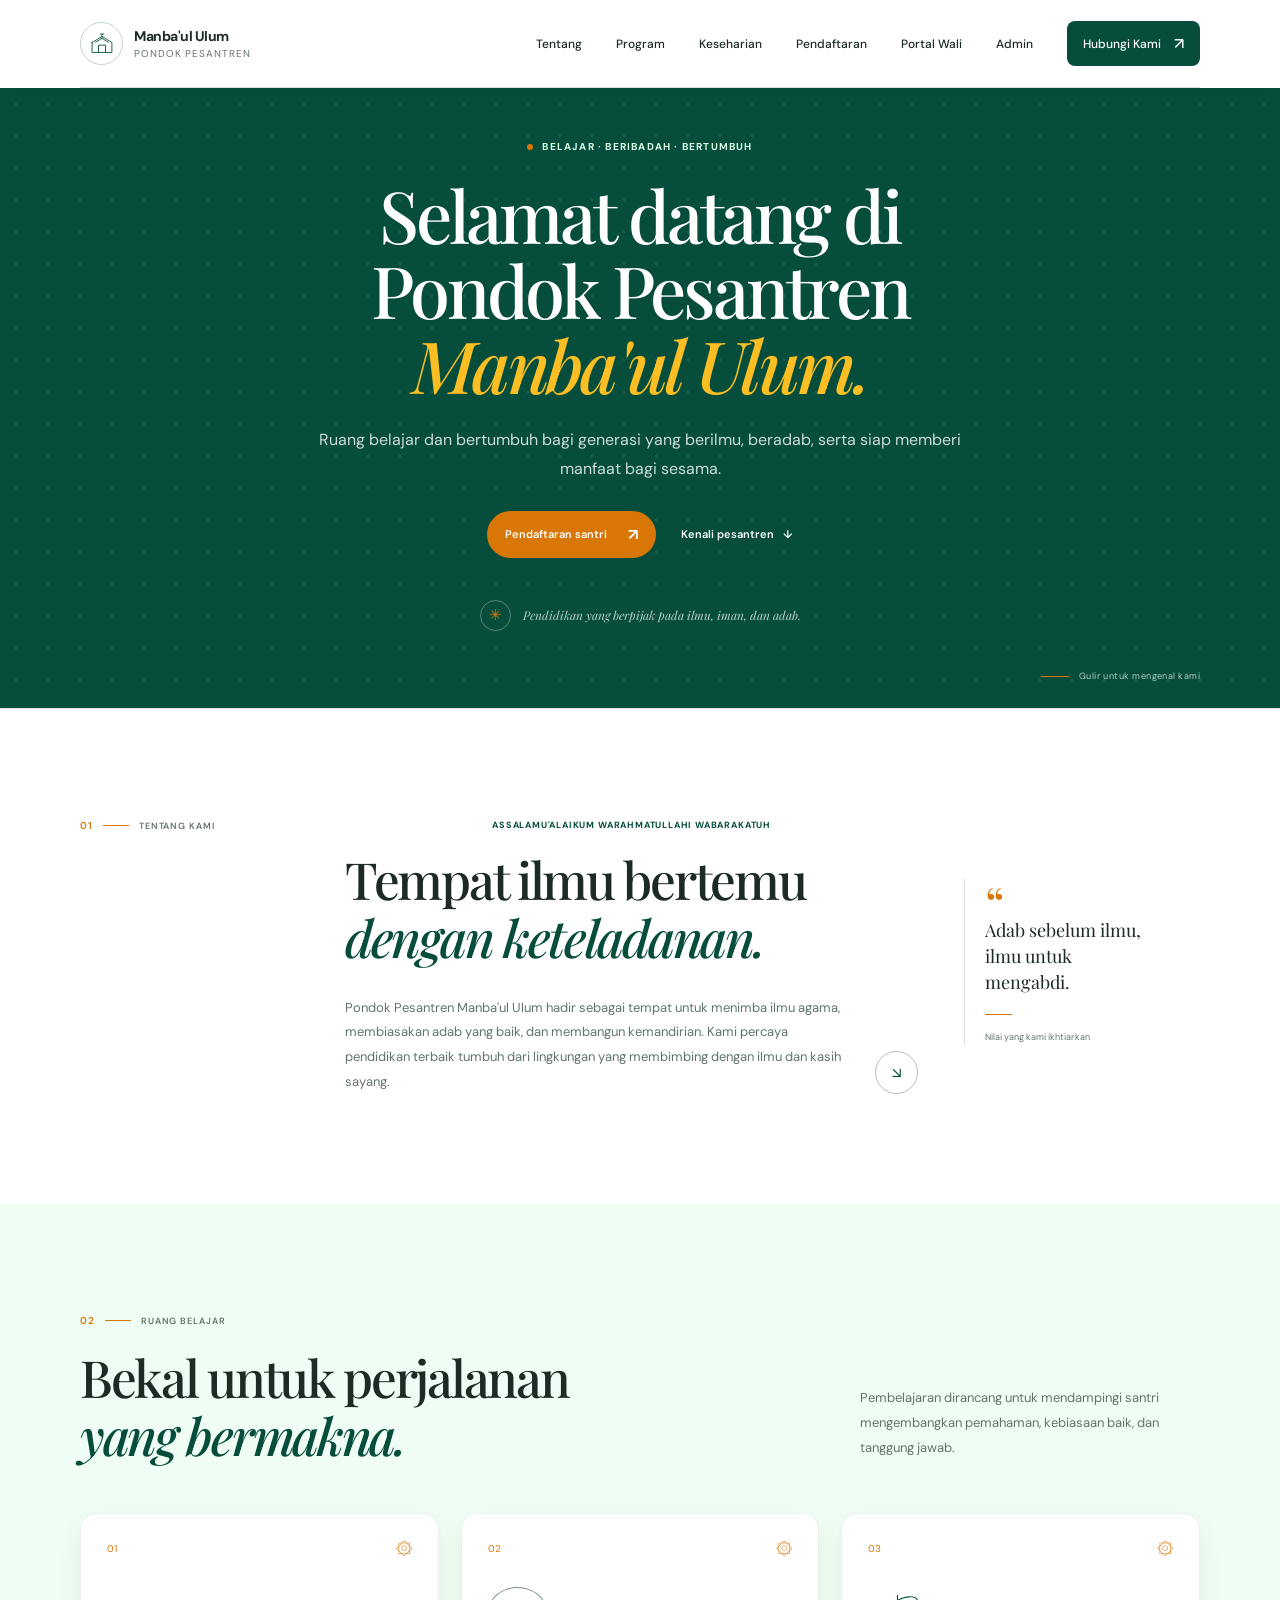
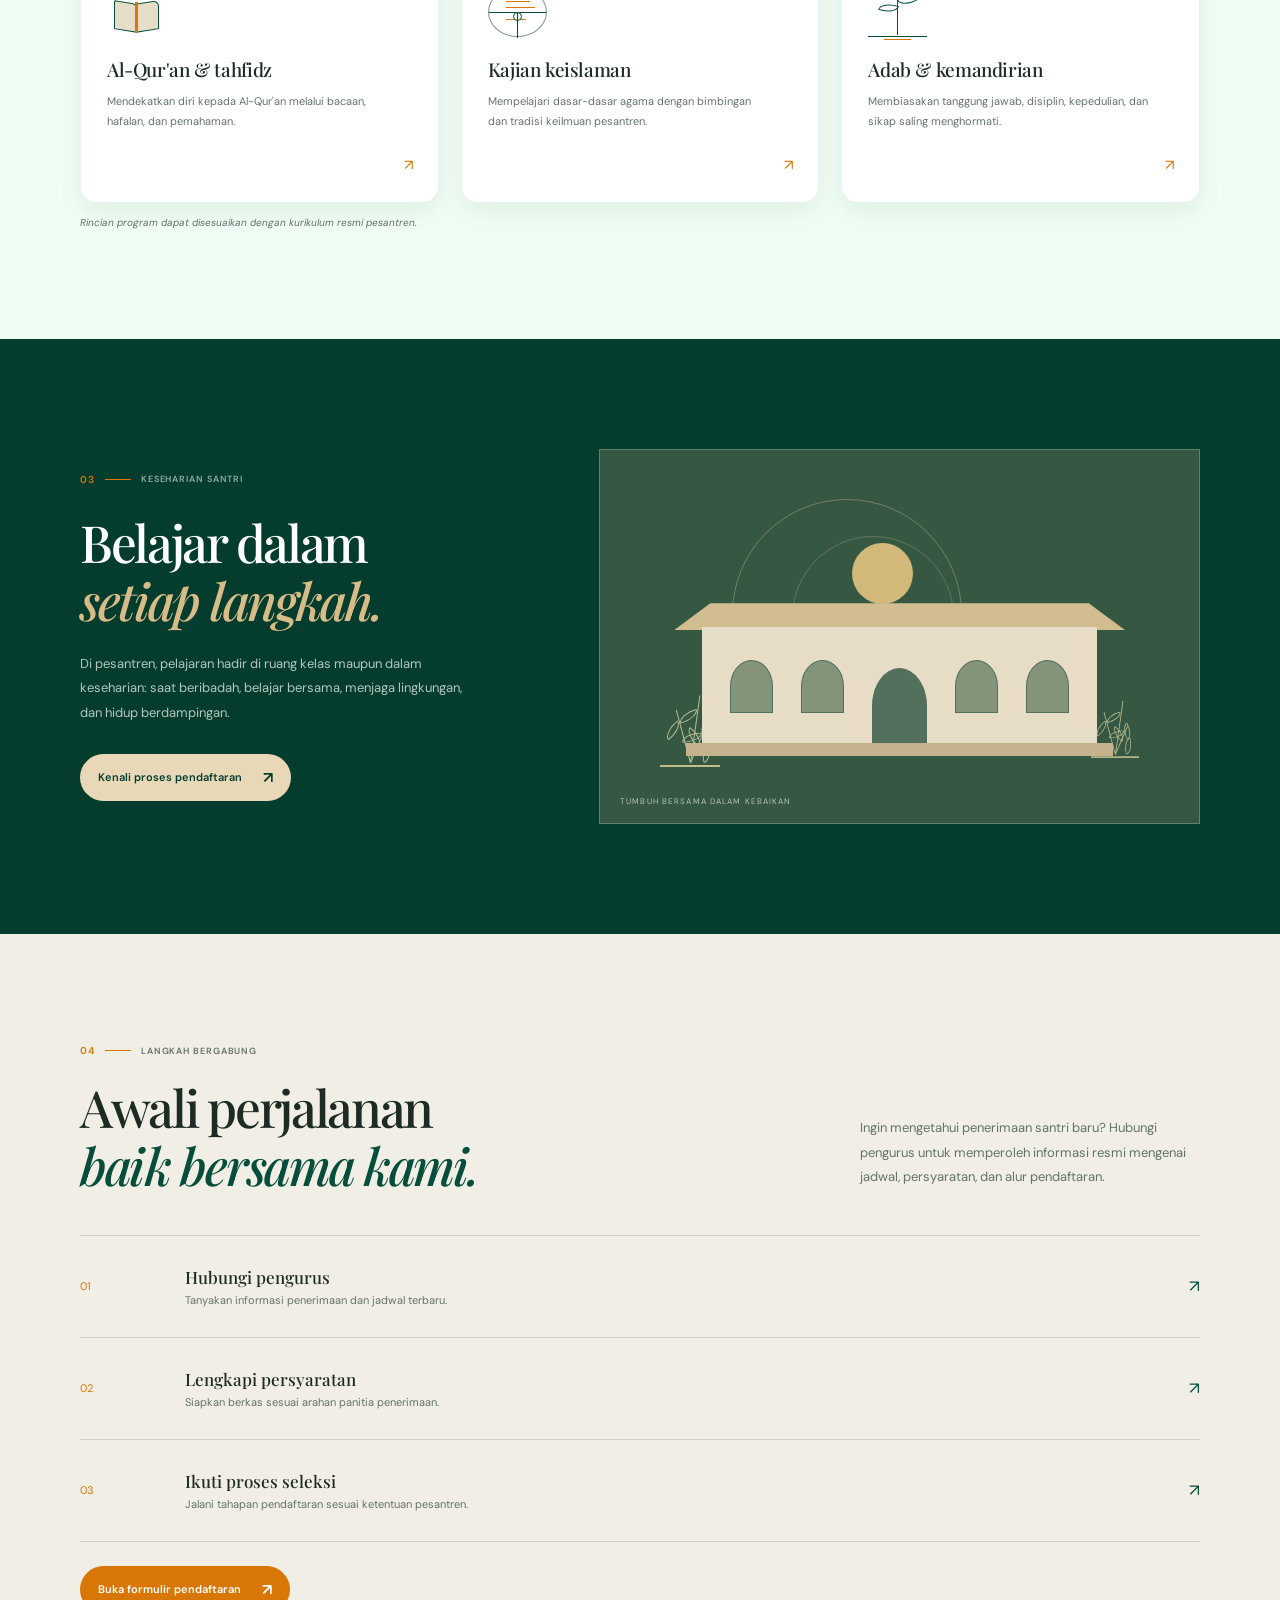
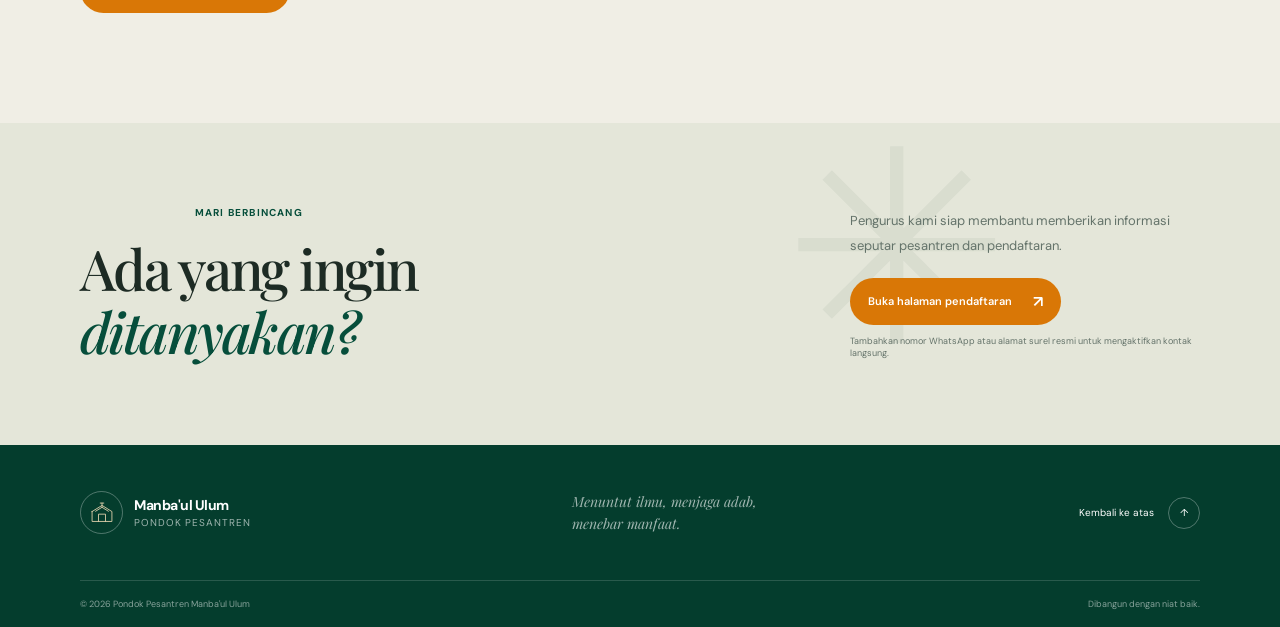
==== commit d31534c1: "Add files via upload" ====
--- a/Pondok Pesantren Manba'ul Ulum Website/index.html
+++ b/Pondok Pesantren Manba'ul Ulum Website/index.html
@@ -42,6 +42,8 @@
           <a href="#program">Program</a>
           <a href="#keseharian">Keseharian</a>
           <a href="pendaftaran.html">Pendaftaran</a>
+          <a href="portal-wali.html">Portal Wali</a>
+          <a href="admin.html">Admin</a>
           <a class="nav-cta" href="#kontak">Hubungi Kami <span aria-hidden="true">↗</span></a>
         </nav>
       </div>
--- a/Pondok Pesantren Manba'ul Ulum Website/styles.css
+++ b/Pondok Pesantren Manba'ul Ulum Website/styles.css
@@ -1722,3 +1722,484 @@
     transition-duration: 0.01ms !important;
   }
 }
+
+.admin-page {
+  min-height: calc(100vh - 224px);
+  padding-block: 82px 100px;
+  background:
+    radial-gradient(ellipse at 86% 8%, rgba(216, 223, 201, 0.62), transparent 34%),
+    var(--paper);
+}
+
+.admin-content {
+  max-width: 860px;
+}
+
+.admin-content > .section-label {
+  margin-bottom: 22px;
+}
+
+.admin-content > h1 {
+  margin: 0;
+  font-size: clamp(48px, 7vw, 72px);
+  line-height: 1.05;
+}
+
+.admin-content > h1 em {
+  color: var(--green);
+  font-weight: 500;
+}
+
+.admin-intro {
+  max-width: 580px;
+  margin: 18px 0 34px;
+  color: var(--muted);
+  font-size: 14px;
+  line-height: 1.8;
+}
+
+.admin-card {
+  display: grid;
+  grid-template-columns: 52px 1fr;
+  gap: 22px;
+  padding: 28px;
+  border: 1px solid var(--line);
+  background: #fffefa;
+}
+
+.admin-card + .admin-card {
+  margin-top: 16px;
+}
+
+.admin-card-muted {
+  background: #f0eee5;
+}
+
+.admin-card-icon {
+  display: grid;
+  width: 48px;
+  height: 48px;
+  place-items: center;
+  border: 1px solid rgba(35, 75, 57, 0.3);
+  border-radius: 50%;
+  color: var(--green);
+  font-size: 22px;
+}
+
+.admin-card-copy .eyebrow {
+  margin: 2px 0 10px;
+  font-size: 9px;
+}
+
+.admin-card-copy h2 {
+  margin: 0 0 9px;
+  font-family: var(--serif);
+  font-size: 24px;
+  font-weight: 500;
+  letter-spacing: -0.035em;
+}
+
+.admin-card-copy > p:not(.eyebrow) {
+  max-width: 620px;
+  margin: 0;
+  color: var(--muted);
+  font-size: 12px;
+  line-height: 1.8;
+}
+
+.admin-button {
+  width: fit-content;
+  margin-top: 20px;
+}
+
+.admin-button[hidden] {
+  display: none;
+}
+
+.admin-back-link {
+  margin-top: 16px;
+}
+
+.admin-security-note {
+  margin: 22px 0 0;
+  color: var(--muted);
+  font-size: 11px;
+  line-height: 1.8;
+}
+
+.admin-error {
+  color: #a12622 !important;
+}
+
+@media (max-width: 680px) {
+  .admin-nav,
+  .portal-nav {
+    position: static;
+    display: flex;
+    flex-direction: row;
+    align-items: center;
+    gap: 8px;
+    padding: 0;
+    border: 0;
+    background: transparent;
+  }
+
+  .admin-nav > a:not(.nav-cta) {
+    padding: 10px 0;
+    border: 0;
+    font-size: 10px;
+  }
+
+  .admin-nav > a:first-child {
+    display: none;
+  }
+
+  .admin-nav .nav-cta {
+    gap: 0;
+    margin: 0;
+    padding: 10px;
+    font-size: 10px;
+  }
+
+  .portal-nav > a:first-child {
+    display: none;
+  }
+
+  .portal-nav > a:not(.nav-cta) {
+    padding: 10px 0;
+    border: 0;
+    font-size: 9px;
+  }
+
+  .portal-nav .nav-cta {
+    gap: 0;
+    margin: 0;
+    padding: 10px;
+    font-size: 9px;
+  }
+
+  .admin-page {
+    min-height: calc(100vh - 170px);
+    padding-block: 62px 76px;
+  }
+
+  .admin-card {
+    grid-template-columns: 38px 1fr;
+    gap: 14px;
+    padding: 20px 16px;
+  }
+
+  .admin-card-icon {
+    width: 36px;
+    height: 36px;
+    font-size: 17px;
+  }
+
+  .admin-card-copy h2 {
+    font-size: 20px;
+  }
+}
+
+.portal-page {
+  min-height: calc(100vh - 180px);
+  padding-block: 74px 96px;
+  background:
+    radial-gradient(ellipse at 86% 6%, rgba(216, 223, 201, 0.62), transparent 34%),
+    var(--paper);
+}
+
+.portal-content {
+  max-width: 960px;
+}
+
+.portal-content > .section-label {
+  margin-bottom: 22px;
+}
+
+.portal-content > h1 {
+  margin: 0;
+  font-size: clamp(42px, 6vw, 66px);
+  line-height: 1.08;
+}
+
+.portal-content > h1 em {
+  color: var(--green);
+  font-weight: 500;
+}
+
+.portal-intro {
+  max-width: 620px;
+  margin: 18px 0 30px;
+  color: var(--muted);
+  font-size: 14px;
+  line-height: 1.8;
+}
+
+.portal-notice {
+  margin: 0 0 20px;
+  padding: 14px 18px;
+  border: 1px solid rgba(6, 78, 59, 0.2);
+  border-radius: 8px;
+  background: rgba(255, 254, 250, 0.85);
+  color: var(--green);
+  font-size: 12px;
+  line-height: 1.7;
+}
+
+.portal-notice[hidden] {
+  display: none;
+}
+
+.portal-notice-error {
+  border-color: rgba(161, 38, 34, 0.25);
+  color: #a12622;
+}
+
+.portal-card {
+  min-width: 0;
+  padding: 26px;
+  border: 1px solid var(--line);
+  border-radius: 10px;
+  background: #fffefa;
+  box-shadow: 0 10px 30px rgba(6, 78, 59, 0.04);
+}
+
+.portal-login {
+  max-width: 560px;
+}
+
+.portal-login-help {
+  margin: 14px 0 0;
+  color: var(--muted);
+  font-size: 11px;
+  line-height: 1.7;
+}
+
+.admin-password-status {
+  margin-top: 16px !important;
+}
+
+.portal-form[hidden] {
+  display: none;
+}
+
+.portal-section-heading h2,
+.portal-card > h2,
+.portal-welcome h2 {
+  margin: 0 0 10px;
+  font-family: var(--serif);
+  font-size: 26px;
+  font-weight: 500;
+  letter-spacing: -0.035em;
+}
+
+.portal-section-heading > p:last-child {
+  margin: 0;
+  color: var(--muted);
+  font-size: 12px;
+  line-height: 1.7;
+}
+
+.portal-form {
+  display: grid;
+  gap: 10px;
+  margin-top: 20px;
+}
+
+.portal-form label,
+.portal-picker label {
+  color: var(--ink);
+  font-size: 12px;
+  font-weight: 600;
+}
+
+.portal-form input,
+.portal-form select,
+.portal-form textarea,
+.portal-picker select {
+  width: 100%;
+  min-height: 44px;
+  padding: 11px 12px;
+  border: 1px solid var(--line);
+  border-radius: 6px;
+  background: white;
+  color: var(--ink);
+  font: inherit;
+  font-size: 13px;
+}
+
+.portal-form textarea {
+  min-height: 112px;
+  resize: vertical;
+}
+
+.portal-form input:focus,
+.portal-form select:focus,
+.portal-form textarea:focus,
+.portal-picker select:focus {
+  outline: 2px solid rgba(6, 78, 59, 0.25);
+  border-color: var(--green);
+}
+
+.portal-form .button {
+  justify-content: center;
+  min-height: 44px;
+  margin-top: 8px;
+  border: 0;
+  cursor: pointer;
+  font-size: 12px;
+}
+
+.portal-form .button:disabled {
+  cursor: wait;
+  opacity: 0.65;
+}
+
+.portal-text-button {
+  justify-self: start;
+  padding: 6px 0;
+  border: 0;
+  background: transparent;
+  color: var(--green);
+  cursor: pointer;
+  font-size: 12px;
+  text-decoration: underline;
+  text-underline-offset: 3px;
+}
+
+.portal-google-button {
+  min-height: 44px;
+  margin-top: 20px;
+}
+
+.portal-app {
+  display: grid;
+  gap: 16px;
+}
+
+.portal-app[hidden],
+.portal-student-data[hidden] {
+  display: none;
+}
+
+.portal-welcome {
+  display: flex;
+  align-items: center;
+  justify-content: space-between;
+  gap: 18px;
+}
+
+.portal-welcome h2 {
+  overflow-wrap: anywhere;
+}
+
+.portal-welcome .eyebrow,
+.portal-card > .eyebrow {
+  margin: 0 0 9px;
+  font-size: 9px;
+}
+
+.portal-muted {
+  margin: 0;
+  color: var(--muted);
+  font-size: 12px;
+  line-height: 1.7;
+}
+
+.portal-outline-button {
+  flex: 0 0 auto;
+  padding: 10px 14px;
+  border: 1px solid var(--line);
+  border-radius: 6px;
+  background: transparent;
+  color: var(--green);
+  cursor: pointer;
+  font-size: 11px;
+}
+
+.portal-outline-button:hover {
+  background: var(--green-soft);
+}
+
+.portal-picker {
+  display: grid;
+  grid-template-columns: minmax(120px, 180px) minmax(180px, 1fr);
+  align-items: center;
+  gap: 16px;
+  padding-block: 16px;
+}
+
+.portal-grid {
+  display: grid;
+  grid-template-columns: repeat(2, minmax(0, 1fr));
+  gap: 16px;
+}
+
+.portal-card > h2 {
+  margin-bottom: 16px;
+}
+
+.portal-list {
+  display: grid;
+  gap: 10px;
+}
+
+.portal-record {
+  padding: 13px 0;
+  border-top: 1px solid var(--line);
+}
+
+.portal-record h3 {
+  margin: 0 0 5px;
+  font-size: 13px;
+  font-weight: 600;
+}
+
+.portal-record-detail,
+.portal-empty {
+  margin: 3px 0 0;
+  color: var(--muted);
+  font-size: 11px;
+  line-height: 1.7;
+  overflow-wrap: anywhere;
+  white-space: pre-wrap;
+}
+
+.portal-empty {
+  padding-block: 10px;
+}
+
+.portal-messages {
+  display: grid;
+}
+
+.portal-history-title {
+  margin: 26px 0 4px;
+  font-family: var(--serif);
+  font-size: 19px;
+  font-weight: 500;
+}
+
+@media (max-width: 680px) {
+  .portal-page {
+    min-height: calc(100vh - 170px);
+    padding-block: 56px 72px;
+  }
+
+  .portal-grid {
+    grid-template-columns: minmax(0, 1fr);
+  }
+
+  .portal-card {
+    padding: 21px 18px;
+  }
+
+  .portal-picker {
+    grid-template-columns: minmax(0, 1fr);
+    gap: 9px;
+  }
+
+  .portal-welcome {
+    align-items: flex-start;
+  }
+}
